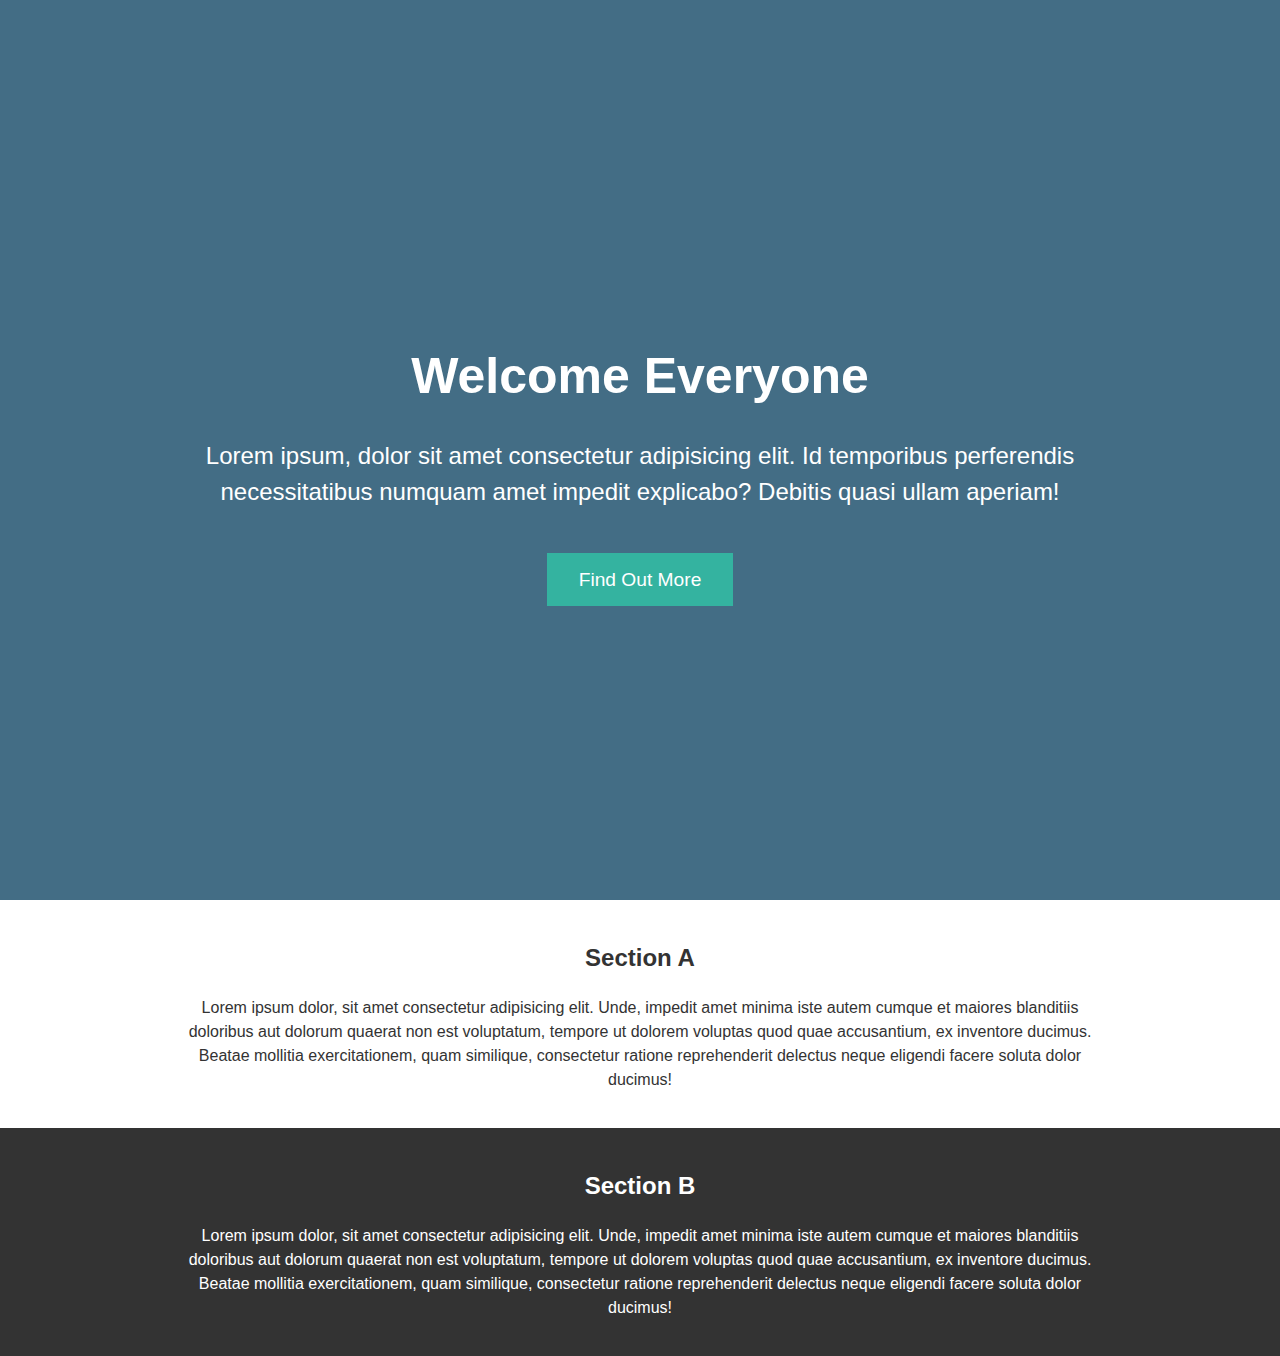
==== VideoBackground/index.html @ b02d8a2a "Webdevelopment file Initialize" ====
<!DOCTYPE html>
<html>
<head>
<meta charset="UTF-8">
<title>Video Background </title>
<link rel="stylesheet" href="style.css">
</head>

<body>
   <!--<header clsss="v-header container">
    <div class="fullscreen-video-wrap">
        <video src="media/video.mov" autoplay="true" loop="true"></video>   
    </div>
    <div class="header-overlay"></div>
    <div class="header-content text-md-center">
        <h1>Hello Everyone</h1>
        <p>Lorem Ipsum is simply dummy text of the printing and typesetting industry. Lorem Ipsum has been the industry's standard dummy text ever since the 1500s, when an unknown printer took a galley of type and scrambled it to make a type specimen book.
        </p>
        <a href="#" class="btn">Read More</a>
    </div>
    </header> -->
    <header class="v-header container">
    <div class="fullscreen-video-wrap">
      <!--  https://www.videvo.net/video/typing-on-computer-white-bg/4475/ -->
      <!-- DO NOT USE THIS VIDEO, I JUST NEEDED A HOSTED VIDEO FOR THIS CODEPEN> USE THE ONE ABOVE -->
      <video src="media/video.mov" autoplay="" loop="">
    </video>
    </div>
    <div class="header-overlay"></div>
    <div class="header-content text-md-center">
      <h1>Welcome Everyone</h1>
      <p>Lorem ipsum, dolor sit amet consectetur adipisicing elit. Id temporibus perferendis necessitatibus numquam amet impedit explicabo? Debitis quasi ullam aperiam!</p>
      <a class="btn">Find Out More</a>
    </div>
  </header>

  <section class="section section-a">
    <div class="container">
      <h2>Section A</h2>
      <p>Lorem ipsum dolor, sit amet consectetur adipisicing elit. Unde, impedit amet minima iste autem cumque et maiores blanditiis doloribus aut dolorum quaerat non est voluptatum, tempore ut dolorem voluptas quod quae accusantium, ex inventore ducimus. Beatae mollitia exercitationem, quam similique, consectetur ratione reprehenderit delectus neque eligendi facere soluta dolor ducimus!</p>
    </div>
  </section>

  <section class="section section-b">
    <div class="container">
      <h2>Section B</h2>
      <p>Lorem ipsum dolor, sit amet consectetur adipisicing elit. Unde, impedit amet minima iste autem cumque et maiores blanditiis doloribus aut dolorum quaerat non est voluptatum, tempore ut dolorem voluptas quod quae accusantium, ex inventore ducimus. Beatae mollitia exercitationem, quam similique, consectetur ratione reprehenderit delectus neque eligendi facere soluta dolor ducimus!</p>
    </div>
  </section>
</body>

</html>
---- VideoBackground/style.css ----
*{
  box-sizing: border-box;
}
body{
    margin:0;
  font-family: 'Segoe UI', Tahoma, Geneva, Verdana, sans-serif;
  font-size:1rem;
  font-weight:normal;
  line-height:1.5;
  color:#333;
  overflow-x:hidden;
}
.v-header{
  height:100vh;
  display:flex;
  align-items:center;
  color:#fff;
}

.container{
  max-width:960px;
  padding-left:1rem;
  padding-right:1rem;
  margin:auto;
  text-align:center;
}

.fullscreen-video-wrap{
  position:absolute;
  top:0;
  left:0;
  width:100%;
  height:100vh;
  overflow:hidden;
}

.fullscreen-video-wrap video{
  min-height:100%;
  min-width:100%;
}

.header-overlay{
  height:100vh;
  position: absolute;
  top:0;
  left:0;
  width:100vw;
  z-index:1;
  background:#225470;
  opacity:0.85;
}

.header-content{
  z-index:2;
}

.header-content h1{
  font-size:50px;
  margin-bottom:0;
}

.header-content p{
  font-size:1.5rem;
  display:block;
  padding-bottom:2rem;
}

.btn{
  background: #34b3a0;
  color:#fff;
  font-size:1.2rem;
  padding: 1rem 2rem;
  text-decoration: none;
}

.section{
  padding:20px 0;
}

.section-b{
  background:#333;
  color:#fff;
}

@media(max-width:960px){
  .container{
    padding-right:3rem;
    padding-left:3rem;
  }
}
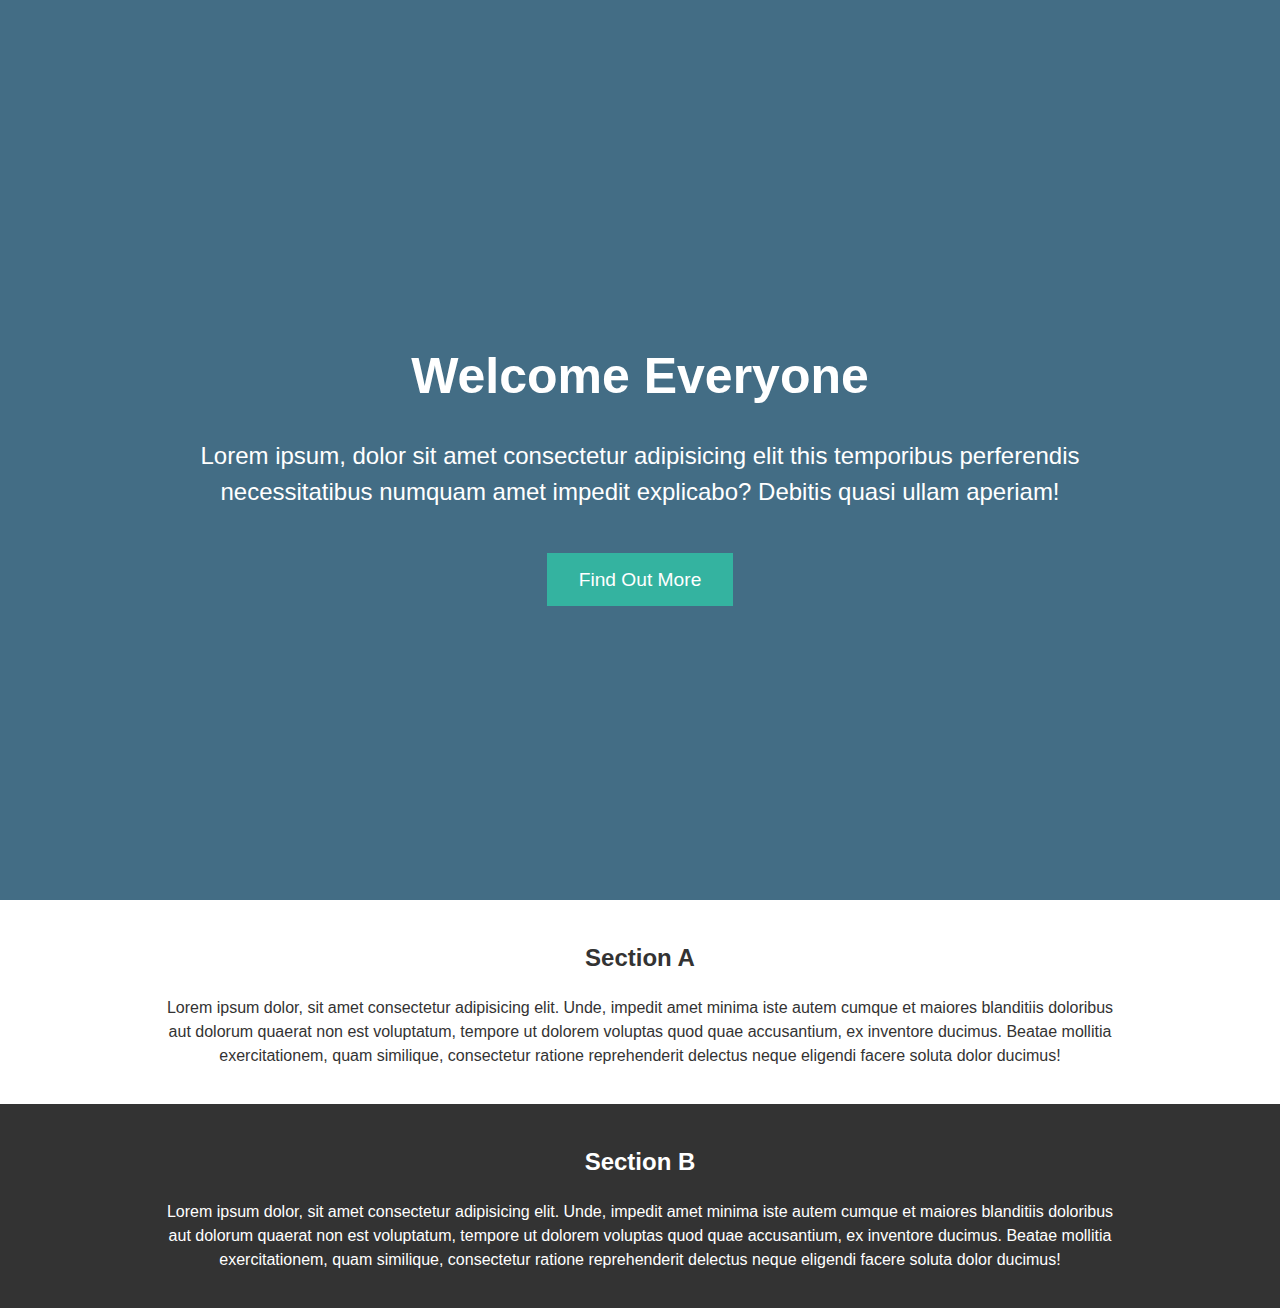
==== commit f9fd106b: "New CSS spinner project" ====
--- a/VideoBackground/index.html
+++ b/VideoBackground/index.html
@@ -21,15 +21,13 @@
     </header> -->
     <header class="v-header container">
     <div class="fullscreen-video-wrap">
-      <!--  https://www.videvo.net/video/typing-on-computer-white-bg/4475/ -->
-      <!-- DO NOT USE THIS VIDEO, I JUST NEEDED A HOSTED VIDEO FOR THIS CODEPEN> USE THE ONE ABOVE -->
       <video src="media/video.mov" autoplay="" loop="">
     </video>
     </div>
     <div class="header-overlay"></div>
     <div class="header-content text-md-center">
       <h1>Welcome Everyone</h1>
-      <p>Lorem ipsum, dolor sit amet consectetur adipisicing elit. Id temporibus perferendis necessitatibus numquam amet impedit explicabo? Debitis quasi ullam aperiam!</p>
+      <p>Lorem ipsum, dolor sit amet consectetur adipisicing elit this temporibus perferendis necessitatibus numquam amet impedit explicabo? Debitis quasi ullam aperiam!</p>
       <a class="btn">Find Out More</a>
     </div>
   </header>
--- a/VideoBackground/style.css
+++ b/VideoBackground/style.css
@@ -1,4 +1,4 @@
-*{
+{
   box-sizing: border-box;
 }
 body{
